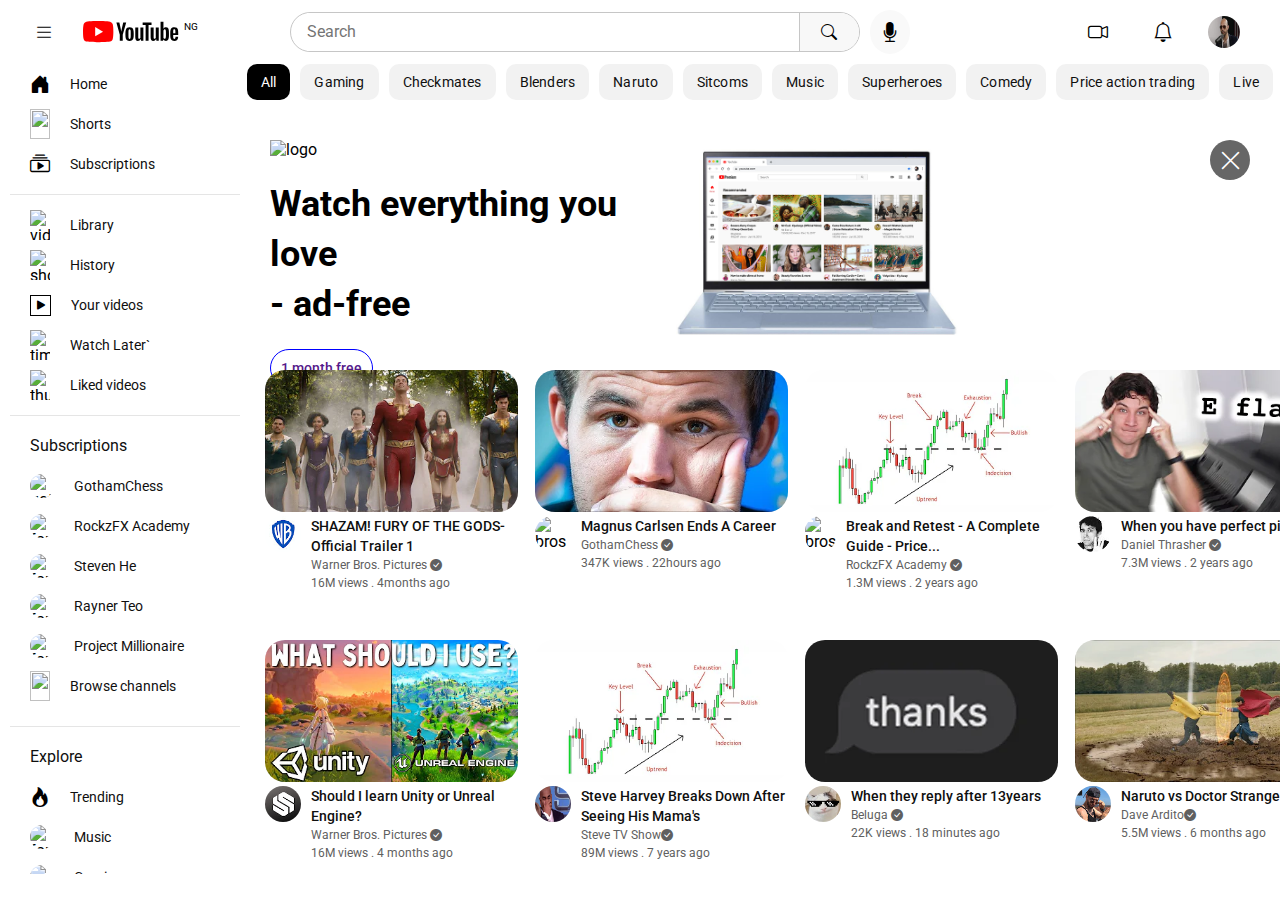
==== index.html @ 1cdff281 "content finished" ====
<!DOCTYPE html>
<html lang="en">
<head>
    <meta charset="UTF-8">
    <meta http-equiv="X-UA-Compatible" content="IE=edge">
    <meta name="viewport" content="width=device-width, initial-scale=1.0">
    <link rel="stylesheet" href="https://cdn.jsdelivr.net/npm/bootstrap-icons@1.10.2/font/bootstrap-icons.css">
    <link rel="stylesheet" href="https://fonts.googleapis.com/css2?family=Material+Symbols+Outlined:opsz,wght,FILL,GRAD@20..48,100..700,0..1,-50..200" />
    <link rel="stylesheet" href="style.css">
    <title>Document</title>
</head>
<body>
    <section>
        <div class="dashboard">
            <div class="icons">
                <i class="bi bi-list hover"></i>
                <div class="youtubeico">
                    <svg viewBox="0 0 90 20" preserveAspectRatio="xMidYMid meet" focusable="false" class="style-scope yt-icon" style="pointer-events: none; display: block; width:30%; height: 100%;"><g viewBox="0 0 90 20" preserveAspectRatio="xMidYMid meet" class="style-scope yt-icon"><g class="style-scope yt-icon"><path d="M27.9727 3.12324C27.6435 1.89323 26.6768 0.926623 25.4468 0.597366C23.2197 2.24288e-07 14.285 0 14.285 0C14.285 0 5.35042 2.24288e-07 3.12323 0.597366C1.89323 0.926623 0.926623 1.89323 0.597366 3.12324C2.24288e-07 5.35042 0 10 0 10C0 10 2.24288e-07 14.6496 0.597366 16.8768C0.926623 18.1068 1.89323 19.0734 3.12323 19.4026C5.35042 20 14.285 20 14.285 20C14.285 20 23.2197 20 25.4468 19.4026C26.6768 19.0734 27.6435 18.1068 27.9727 16.8768C28.5701 14.6496 28.5701 10 28.5701 10C28.5701 10 28.5677 5.35042 27.9727 3.12324Z" fill="#FF0000" class="style-scope yt-icon"></path><path d="M11.4253 14.2854L18.8477 10.0004L11.4253 5.71533V14.2854Z" fill="white" class="style-scope yt-icon"></path></g><g class="style-scope yt-icon"><g id="youtube-paths" class="style-scope yt-icon"><path d="M34.6024 13.0036L31.3945 1.41846H34.1932L35.3174 6.6701C35.6043 7.96361 35.8136 9.06662 35.95 9.97913H36.0323C36.1264 9.32532 36.3381 8.22937 36.665 6.68892L37.8291 1.41846H40.6278L37.3799 13.0036V18.561H34.6001V13.0036H34.6024Z" class="style-scope yt-icon"></path><path d="M41.4697 18.1937C40.9053 17.8127 40.5031 17.22 40.2632 16.4157C40.0257 15.6114 39.9058 14.5437 39.9058 13.2078V11.3898C39.9058 10.0422 40.0422 8.95805 40.315 8.14196C40.5878 7.32588 41.0135 6.72851 41.592 6.35457C42.1706 5.98063 42.9302 5.79248 43.871 5.79248C44.7976 5.79248 45.5384 5.98298 46.0981 6.36398C46.6555 6.74497 47.0647 7.34234 47.3234 8.15137C47.5821 8.96275 47.7115 10.0422 47.7115 11.3898V13.2078C47.7115 14.5437 47.5845 15.6161 47.3329 16.4251C47.0812 17.2365 46.672 17.8292 46.1075 18.2031C45.5431 18.5771 44.7764 18.7652 43.8098 18.7652C42.8126 18.7675 42.0342 18.5747 41.4697 18.1937ZM44.6353 16.2323C44.7905 15.8231 44.8705 15.1575 44.8705 14.2309V10.3292C44.8705 9.43077 44.7929 8.77225 44.6353 8.35833C44.4777 7.94206 44.2026 7.7351 43.8074 7.7351C43.4265 7.7351 43.156 7.94206 43.0008 8.35833C42.8432 8.77461 42.7656 9.43077 42.7656 10.3292V14.2309C42.7656 15.1575 42.8408 15.8254 42.9914 16.2323C43.1419 16.6415 43.4123 16.8461 43.8074 16.8461C44.2026 16.8461 44.4777 16.6415 44.6353 16.2323Z" class="style-scope yt-icon"></path><path d="M56.8154 18.5634H54.6094L54.3648 17.03H54.3037C53.7039 18.1871 52.8055 18.7656 51.6061 18.7656C50.7759 18.7656 50.1621 18.4928 49.767 17.9496C49.3719 17.4039 49.1743 16.5526 49.1743 15.3955V6.03751H51.9942V15.2308C51.9942 15.7906 52.0553 16.188 52.1776 16.4256C52.2999 16.6631 52.5045 16.783 52.7914 16.783C53.036 16.783 53.2712 16.7078 53.497 16.5573C53.7228 16.4067 53.8874 16.2162 53.9979 15.9858V6.03516H56.8154V18.5634Z" class="style-scope yt-icon"></path><path d="M64.4755 3.68758H61.6768V18.5629H58.9181V3.68758H56.1194V1.42041H64.4755V3.68758Z" class="style-scope yt-icon"></path><path d="M71.2768 18.5634H69.0708L68.8262 17.03H68.7651C68.1654 18.1871 67.267 18.7656 66.0675 18.7656C65.2373 18.7656 64.6235 18.4928 64.2284 17.9496C63.8333 17.4039 63.6357 16.5526 63.6357 15.3955V6.03751H66.4556V15.2308C66.4556 15.7906 66.5167 16.188 66.639 16.4256C66.7613 16.6631 66.9659 16.783 67.2529 16.783C67.4974 16.783 67.7326 16.7078 67.9584 16.5573C68.1842 16.4067 68.3488 16.2162 68.4593 15.9858V6.03516H71.2768V18.5634Z" class="style-scope yt-icon"></path><path d="M80.609 8.0387C80.4373 7.24849 80.1621 6.67699 79.7812 6.32186C79.4002 5.96674 78.8757 5.79035 78.2078 5.79035C77.6904 5.79035 77.2059 5.93616 76.7567 6.23014C76.3075 6.52412 75.9594 6.90747 75.7148 7.38489H75.6937V0.785645H72.9773V18.5608H75.3056L75.5925 17.3755H75.6537C75.8724 17.7988 76.1993 18.1304 76.6344 18.3774C77.0695 18.622 77.554 18.7443 78.0855 18.7443C79.038 18.7443 79.7412 18.3045 80.1904 17.4272C80.6396 16.5476 80.8653 15.1765 80.8653 13.3092V11.3266C80.8653 9.92722 80.7783 8.82892 80.609 8.0387ZM78.0243 13.1492C78.0243 14.0617 77.9867 14.7767 77.9114 15.2941C77.8362 15.8115 77.7115 16.1808 77.5328 16.3971C77.3564 16.6158 77.1165 16.724 76.8178 16.724C76.585 16.724 76.371 16.6699 76.1734 16.5594C75.9759 16.4512 75.816 16.2866 75.6937 16.0702V8.96062C75.7877 8.6196 75.9524 8.34209 76.1852 8.12337C76.4157 7.90465 76.6697 7.79646 76.9401 7.79646C77.2271 7.79646 77.4481 7.90935 77.6034 8.13278C77.7609 8.35855 77.8691 8.73485 77.9303 9.26636C77.9914 9.79787 78.022 10.5528 78.022 11.5335V13.1492H78.0243Z" class="style-scope yt-icon"></path><path d="M84.8657 13.8712C84.8657 14.6755 84.8892 15.2776 84.9363 15.6798C84.9833 16.0819 85.0821 16.3736 85.2326 16.5594C85.3831 16.7428 85.6136 16.8345 85.9264 16.8345C86.3474 16.8345 86.639 16.6699 86.7942 16.343C86.9518 16.0161 87.0365 15.4705 87.0506 14.7085L89.4824 14.8519C89.4965 14.9601 89.5035 15.1106 89.5035 15.3011C89.5035 16.4582 89.186 17.3237 88.5534 17.8952C87.9208 18.4667 87.0247 18.7536 85.8676 18.7536C84.4777 18.7536 83.504 18.3185 82.9466 17.446C82.3869 16.5735 82.1094 15.2259 82.1094 13.4008V11.2136C82.1094 9.33452 82.3987 7.96105 82.9772 7.09558C83.5558 6.2301 84.5459 5.79736 85.9499 5.79736C86.9165 5.79736 87.6597 5.97375 88.1771 6.32888C88.6945 6.684 89.059 7.23433 89.2707 7.98457C89.4824 8.7348 89.5882 9.76961 89.5882 11.0913V13.2362H84.8657V13.8712ZM85.2232 7.96811C85.0797 8.14449 84.9857 8.43377 84.9363 8.83593C84.8892 9.2381 84.8657 9.84722 84.8657 10.6657V11.5641H86.9283V10.6657C86.9283 9.86133 86.9001 9.25221 86.846 8.83593C86.7919 8.41966 86.6931 8.12803 86.5496 7.95635C86.4062 7.78702 86.1851 7.7 85.8864 7.7C85.5854 7.70235 85.3643 7.79172 85.2232 7.96811Z" class="style-scope yt-icon"></path></g></g></g></svg>
                    <p>NG</p>
                </div>
            </div>
            <div class="mid">
                <div class="searchbar">
                    <i class="bi bi-search none"></i>
                    <input type="text" placeholder="Search">
                    <div class="search" title="Browse">
                        <i class="bi bi-search"></i>
                    </div>
                </div>
                <i class="bi bi-mic-fill" title="Search with your voice"></i>
            </div>
            <div class="user">
                <i class="bi bi-camera-video hover1"></i>
                <i class="bi bi-bell hover1"></i>
                <img class ='userpic'title='Andrew Tate'src="[data-uri]" alt="user">
            </div>
        </div>
        <div class="content">
            <div class="sidebarcont">
                <div class="sidebar">
                    <div class="top">
                        <div class="rect">
                            <i class="bi bi-house-door-fill rectpic"></i>
                            <p>Home</p>
                        </div>
                        <div class="rect">
                            <img class= 'short'src="images/youtube-shorts-logo-15252.svg"/>
                            <p>Shorts</p>
                        </div>
                        <div class="rect">
                            <i class="bi bi-collection-play rectpic"></i>
                            <p>Subscriptions</p>
                        </div>
                    </div>
                    <div class="middle">
                        <div class="rect">
                            <img src="images/youtube-videos-7639.svg" class='short'alt="vid">
                            <p>Library</p>
                        </div>
                        <div class="rect">
                            <img class='short'src="images/history-7611.svg" alt="short">
                            <p>History</p>
                        </div>
                        <div class="rect">
                            <i class="bi bi-play-fill"></i>
                            <p>Your videos</p>
                        </div>
                        <div class="rect">
                            <img src="images/time-2623.svg"class='short' alt="time">
                            <p>Watch Later`</p>
                        </div>
                        <div class="rect">
                            <img src="images/thumbs-up-11229.svg" class='short'alt="thumbsup">
                            <p>Liked videos</p>
                        </div>
                    </div>
                    <div class="bmiddle">
                        <p class="subsheading">Subscriptions</p>
                        <div class="rect">
                            <img src="images/gotham chess.png" class='subs' alt="goth">
                            <p>GothamChess</p>
                        </div>
                        <div class="rect">
                            <img src="images/rockz.jpg" class='subs' alt="forex">
                            <p>RockzFX Academy</p>
                        </div>
                        <div class="rect">
                            <img src="images/steven.jpg" class='subs' alt="forex">
                            <p>Steven He</p>
                        </div>
                        <div class="rect">
                            <img src="images/rayner.jpg"class='subs' alt="forex">
                            <p>Rayner Teo</p>
                        </div>
                        <div class="rect">
                            <img src="images/millionare'.jpg" class='subs'alt="forex">
                            <p>Project Millionaire</p>
                        </div>
                        <div class="rect">
                            <img src="images/add-button-12017.svg" class="short" alt="">
                            <p>Browse channels</p>
                        </div>
                    </div>
                    <div class="bmiddle">
                        <p class="subsheading">Explore</p>
                        <div class="rect">
                            <i class="bi bi-fire rectpic"></i>
                            <p>Trending</p>
                        </div>
                        <div class="rect">
                            <img src="images/music-note-10180.svg" class='subs' alt="forex">
                            <p>Music</p>
                        </div>
                        <div class="rect">
                            <img src="images/8757632_youtube gaming_gaming_play_steaming_youtube_icon.png" class='subs' alt="forex">
                            <p>Gaming</p>
                        </div>
                        <div class="rect">
                            <img src="images/9054858_bx_news_icon.png" class='short'alt="">
                            <p>News</p>
                        </div> 
                        <div class="rect">
                            <i class="bi bi-trophy"></i>
                            <p>Sports</p>
                        </div>
                    </div>
                    <div class="bmiddle">
                        <p class="subsheading">More from youtube</p>
                        <div class="rect">
                            <img src="images/youtube-logo-2431.svg"class='short' alt="logo">
                            <p>YouTube Premium</p>
                        </div>
                        <div class="rect">
                            <img src="images/icons8-youtube-studio-48.png" class='subs' alt="forex">
                            <p>Creator Studio</p>
                        </div>
                        <div class="rect">
                            <img src="images/icons8-youtube-music-48.png" class='subs' alt="forex">
                            <p>YouTube Music</p>
                        </div>
                        <div class="rect">
                            <img src="images/youtube kids.svg" class='short ytkids'alt="">
                            <p>YouTube Kids</p>
                        </div> 
                        <div class="rect">
                            <img src="images/youtube-tv-icon.svg"class='short' alt="">
                            <p>YouTube TV</p>
                        </div>
                    </div>
                    <div class="top">
                        <div class="rect">
                            <i class="bi bi-gear"></i>
                            <p>Settings</p>
                        </div>
                        <div class="rect">
                            <i class="bi bi-flag"></i>
                            <p>Report history</p>
                        </div>
                        <div class="rect">
                            <i class="bi bi-question-circle"></i>
                            <p>Help</p>
                        </div>
                        <div class="rect">
                            <img src="images/warning-1090.svg" class='short'alt="">
                            <p>Send feedback</p>
                        </div> 
                    </div>
                    <div class="bottom">
                        <div class="bsec">
                            <a href="">About</a>&nbsp;
                            <a href=''>Press</a>&nbsp;
                            <a href=''>Copyright</a><br>
                            <a href=''>Contact us</a>
                            <a href=''>Creators</a>
                            <a href="">Advertise</a>
                            <a href="">Developers</a>
                        </div>
                        <div class="bsec">
                            <a href="">Terms</a>&nbsp;
                            <a href="">Privacy</a>&nbsp;
                            <a href="">Policy & Safety</a><br>
                            <a href="">How YouTube works</a><br>
                            <a href="">Test new features</a>
                        </div>
                        <div class="bsec">
                            <p>© 2022 Google LLC</p>
                        </div>
                    </div>
                </div>
            </div>
            <div class="maincont">
                <div class="menu">
                    <a href="">All</a>
                    <a href="">Gaming</a>
                    <a href="">Checkmates</a>
                    <a href="">Blenders</a>
                    <a href="">Naruto</a>
                    <a href="">Sitcoms</a>
                    <a href="">Music</a>
                    <a href="">Superheroes</a>
                    <a href="">Comedy</a>
                    <a href="">Price action trading</a>
                    <a href="">Live</a>
                </div>
                <div class="cont">
                    <div class="topcont">
                        <div class="firstcont">
                            <img src="images/youtube premium logo.png" alt="logo">
                            <h1>Watch everything you love<br> - ad-free</h1>
                            <a href="">1 month free</a>
                        </div>
                        <div class="secondcont">
                            <img src="images/youtube premium ad.jpeg" class='laptop'alt="laptop">
                            <i class="bi bi-x-lg"></i>
                        </div>
                    </div>
                    <div class="videos">
                        <div class="videocard">
                            <img src="images/shazam.webp" alt="">
                            <div class="info">
                                <img src="images/warnerbros.jpg" alt="bros">
                                <div class="title">
                                    <p>SHAZAM! FURY OF THE GODS- Official Trailer 1</p>
                                    <p>Warner Bros. Pictures <i title='verified'class="bi bi-check-circle-fill"></i></p>
                                    <p>16M views . 4months ago</p>
                                </div>
                            </div>
                        </div>
                        <div class="videocard">
                            <img src="images/magnus.webp" alt="">
                            <div class="info">
                                <img src="images/gotham chess.png" alt="bros">
                                <div class="title">
                                    <p>Magnus Carlsen Ends A Career</p>
                                    <p>GothamChess <i title='verified'class="bi bi-check-circle-fill"></i></p>
                                    <p>347K views . 22hours ago</p>
                                </div>
                            </div>
                        </div>
                        <div class="videocard">
                            <img src="images/break.webp" alt="">
                            <div class="info">
                                <img src="images/rockz.jpg" alt="bros">
                                <div class="title">
                                    <p>Break and Retest - A Complete Guide - Price...</p>
                                    <p>RockzFX Academy <i title='verified'class="bi bi-check-circle-fill"></i></p>
                                    <p>1.3M views . 2 years ago</p>
                                </div>
                            </div>
                        </div>
                        <div class="videocard">
                            <img src="images/when you have perfect pitch.webp" alt="">
                            <div class="info">
                                <img src="images/danielthrasher.jpg" alt="bros">
                                <div class="title">
                                    <p>When you have perfect pitch</p>
                                    <p>Daniel Thrasher <i title='verified'class="bi bi-check-circle-fill"></i></p>
                                    <p>7.3M views . 2 years ago</p>
                                </div>
                            </div>
                        </div>
                        <div class="videocard">
                            <img src="images/unity.webp" alt="">
                            <div class="info">
                                <img src="images/stylized.jpg" alt="bros">
                                <div class="title">
                                    <p>Should I learn Unity or Unreal Engine?</p>
                                    <p>Warner Bros. Pictures <i title='verified'class="bi bi-check-circle-fill"></i></p>
                                    <p>16M views . 4 months ago</p>
                                </div>
                            </div>
                        </div>
                        <div class="videocard">
                            <img src="images/break.webp" alt="">
                            <div class="info">
                                <img src="images/steve harvey.webp" alt="bros">
                                <div class="title">
                                    <p>Steve Harvey Breaks Down After Seeing His Mama's</p>
                                    <p>Steve TV Show<i title='verified'class="bi bi-check-circle-fill"></i></p>
                                    <p>89M views . 7 years ago</p>
                                </div>
                            </div>
                        </div>
                        <div class="videocard">
                            <img src="images/beluga.webp" alt="">
                            <div class="info">
                                <img src="images/belugapic.jpg" alt="bros">
                                <div class="title">
                                    <p>When they reply after 13years</p>
                                    <p>Beluga <i title='verified'class="bi bi-check-circle-fill"></i></p>
                                    <p>22K views . 18 minutes ago</p>
                                </div>
                            </div>
                        </div>
                        <div class="videocard">
                            <img src="images/naruto.webp" alt="">
                            <div class="info">
                                <img src="images/daveardito.jpg" alt="bros">
                                <div class="title">
                                    <p>Naruto vs Doctor Strange</p>
                                    <p>Dave Ardito<i title='verified'class="bi bi-check-circle-fill"></i></p>
                                    <p>5.5M views . 6 months ago</p>
                                </div>
                            </div>
                        </div>
                    </div>
                   <div class="shorts">
                       <img src="images/youtube shorts.PNG" alt="">
                       <div class="slides">
                           <div class="slide">
                               <img src="images/andrew tate.webp" alt="ANDREW">
                               <a href="">Andrew Tate's<br> Relationship With H...</a>
                               <p>93K views</p>
                           </div>
                           <div class="slide">
                               <img src="images/gohan death.webp" alt="ANDREW">
                               <a href="">Future Gohan's<br> Death... #anime...</a>
                               <p>674K views</p>
                           </div>
                           <div class="slide">
                               <img src="images/jason.webp" alt="ANDREW">
                               <a href="">Jason Buys The <br>Cabin</a>
                               <p>1.2M views</p>
                           </div>
                           <div class="slide">
                               <img src="images/little love thoughts.webp" alt="ANDREW">
                               <a href="">Little Love Thoughts</a>
                               <p>4.1M views</p>
                           </div>
                           <div class="slide">
                               <img src="images/voice.webp" alt="ANDREW">
                               <a href="">The way he changed<br> his voice at the end...</a>
                               <p>6.3M views</p>
                           </div>
                           <div class="slide">
                               <img src="images/vision.webp" alt="ANDREW">
                               <a href="">Vision wasn't worthy for Mjlonir</a>
                               <p>6.9M views</p>
                           </div>
                       </div>
                   </div>
                   <div class="videos">
                    <div class="videocard">
                        <img src="images/chess memes.webp" alt="">
                        <div class="info">
                            <img src="images/chesspic.jpg" alt="bros">
                            <div class="title">
                                <p>Chess Memes #52 | When<br> You Checkmate With The...</p>
                                <p>Top Chess<i title='verified'class="bi bi-check-circle-fill"></i></p>
                                <p>92K views . 22 hours ago</p>
                            </div>
                        </div>
                    </div>
                    <div class="videocard">
                        <img src="images/fast phones.webp" alt="">
                        <div class="info">
                            <img src="images/mrwho.jpg" alt="bros">
                            <div class="title">
                                <p>The 2 Fastest Phones on the Planet.</p>
                                <p>Mrwhosetheboss <i title='verified'class="bi bi-check-circle-fill"></i></p>
                                <p>10M views . 2 years ago</p>
                            </div>
                        </div>
                    </div>
                    <div class="videocard">
                        <img src="images/naruto trailer.webp" alt="">
                        <div class="info">
                            <img src="images/jalex.jpg" alt="bros">
                            <div class="title">
                                <p>I Spent 150days creating a Naruto trailer - Part3</p>
                                <p>Jalex Rosa <i title='verified'class="bi bi-check-circle-fill"></i></p>
                                <p>1.2M views . 4 days ago</p>
                            </div>
                        </div>
                    </div>
                    <div class="videocard">
                        <img src="images/aang.webp" alt="">
                        <div class="info">
                            <img src="images/aangpic.jpg" alt="bros">
                            <div class="title">
                                <p>Every Time Aang Appears in Legend Of Korra |...</p>
                                <p>Avatar: The Last Airbender<i title='verified'class="bi bi-check-circle-fill"></i></p>
                                <p>412K views . 5 months ago</p>
                            </div>
                        </div>
                    </div>
                    <div class="videocard">
                        <img src="images/rel just.webp" alt="">
                        <div class="info">
                            <img src="images/spepic.jpg" alt="bros">
                            <div class="title">
                                <p>Relative Justice S2 E63 |<br>Relative Justice October 2...</p>
                                <p>SPE<i title='verified'class="bi bi-check-circle-fill"></i></p>
                                <p>175K views . 1 month ago</p>
                            </div>
                        </div>
                    </div>
                    <div class="videocard">
                        <img src="images/win in 8 moves.webp" alt="">
                        <div class="info">
                            <img src="images/gotham chess.png" alt="bros">
                            <div class="title">
                                <p>WIN IN 8 MOVES | The Fried<br>Liver Attack</p>
                                <p>GothamChess<i title='verified'class="bi bi-check-circle-fill"></i></p>
                                <p>3.3M views . 1 year ago</p>
                            </div>
                        </div>
                    </div>
                    <div class="videocard">
                        <img src="images/GOW.webp" alt="">
                        <div class="info">
                            <img src="images/shirrako.jpg" alt="bros">
                            <div class="title">
                                <p>God Of War Ragnarok-<br> Kratos Vs. Garm Boss Figh...</p>
                                <p>Shirrako <i title='verified'class="bi bi-check-circle-fill"></i></p>
                                <p>1.5M views . 3 weeks ago</p>
                            </div>
                        </div>
                    </div>
                    <div class="videocard">
                        <img src="images/jung kook.webp" alt="">
                        <div class="info">
                            <img src="images/fifa.jpg" alt="bros">
                            <div class="title">
                                <p>Jung Kook from BTS<br> performs 'Dreamers' at FIF...</p>
                                <p>FIFA<i title='verified'class="bi bi-check-circle-fill"></i></p>
                                <p>31M views . 8 days ago</p>
                            </div>
                        </div>
                    </div>
                </div>
            </div>
        </div>
    </section>
</body>
</html>
---- style.css ----
@import url('https://fonts.googleapis.com/css2?family=Roboto:wght@100;300;400;500;700;900&display=swap');
*{
    margin:0;
    padding:0;
    box-sizing: border-box;
    font-family:'Roboto', sans-serif;
}
.dashboard{
    display: flex;
    justify-content: space-between;
    align-items: center;
    position: sticky;
    top: 0;
    width: 100vw;
    height: max-content;
    z-index: 1;
    background-color:white;
    padding:10px 25px;
    padding-right: 40px;
}
.icons{
    display: flex;
    gap:20px;
    align-items: center;
}
.hover{
    padding: 9px;
    border-radius: 50%;
}
.hover1{
    padding: 10px;
    border-radius: 50%;
}
.hover:hover,.hover1:hover{
    background-color: rgb(229,229,229);
}
.youtubeico{
    display: flex;
    align-items: flex-start;
    gap: 5px;
    width: fit-content;
    height: fit-content;
}
.youtubeico p{
    font-size: 10px;
    position: relative;
}
.bi-list{
    font-size: 20px;
}
.searchbar{
    min-width: 570px;
    height: 40px;
    display: flex;
    align-items: center;
    border: 1px solid rgb(198,198,198);
    border-radius: 40px;
    padding-left: 16px;
}
.searchbar input{
    border: none;
    height: 100%;
    width: 90%;
    padding-right: 10px;
    outline: none;
}
.searchbar:focus-within .none{
    display: flex;
    margin-right: 10px;
}
.mid{
    display: flex;
    gap:10px;
    align-items: center;
    position: relative;
    right: 140px;
}
.bi-mic-fill{
    font-size: 20px;
    padding: 10px;
    background-color: rgb(249,249,249);
    border-radius: 50%;
    cursor: pointer;
}
.bi-mic-fill:hover{
    background-color: rgb(198,198,198);
}
.search{
    background-color: rgb(248,248,248);
    border-left: 1px solid rgb(198,198,198);
    border-radius: 0px 40px 40px 0px;
    width: 11%;
    height: 100%;
    display: flex;
    align-items: center;
    justify-content: center;
    cursor: pointer;
}
.search:hover{
    background-color: rgb(240, 240, 240);
}
.bi-search{
    font-size: 16px;
}
.bi-camera-video,.bi-bell{
    font-size: 20px;
}
.none{
    display: none;
}
.searchbar input::placeholder{
    font-size: 16px;
}
.user{
    display: flex;
    align-items: center;
    gap: 25px;
}
.userpic{
    border-radius: 50%;
    width: 32px;
    height: 32px;
}
.rect{
    display: flex;
    gap:20px;
    height: 40px;
    padding-left: 20px;
    align-items: center;
    width: 210px;
    border-radius: 10px;
}
.rect:hover{
    background-color: rgb(240, 240, 240);
}
.top{
    padding-bottom: 10px;
    display: flex;
    flex-direction: column;
    border-bottom: 1px solid rgb(229,229,229);
}
.content{
    display: grid;
    max-width: 100vw;
    grid-template-columns: 240px 1fr;
    max-height: 80vh;
}
.sidebarcont{
    max-height: 90vh;
    width: 240px;
    background-color: white;
    z-index: 1;
    overflow-y: hidden;
}
.sidebarcont:hover{
    overflow-y: scroll;
}
::-webkit-scrollbar{
    width: 8px;
}
::-webkit-scrollbar-thumb{
    background: rgb(144,144,144);
    border-radius: 10px;
}
.rectpic{
    font-size: 20px;
}
.rect p{
    font-size: 14px;
    line-height: 20px;
    color: rgb(15,15,15);
}
.sidebar{
    padding-left: 10px;
}
.middle{
    padding-top: 10px;
    padding-bottom: 10px;
    display: flex;
    flex-direction: column;
    border-bottom: 1px solid rgb(229,229,229);
}
.short{
    width: 20px;
    height: 30px;
}
.bi-play-fill{
    font-size: 16px;
    height: 21px;
    width: 21px;
    text-align: center;
    border: 1px solid black;
}
.subs{
    width: 24px;
    height: 24px;
    border-radius: 50%;
}
.bmiddle{
    padding-top: 20px;
    padding-bottom: 20px;
    border-bottom: 1px solid rgb(229,229,229);
}
.subsheading{
    color: rgb(15,15,15);
    font-size: 16px;
    padding-left: 20px;
    line-height: 20px;
    padding-bottom: 10px;
}
.ytkids{
    transform: rotate(350deg);
}
.bi-gear{
    font-size: 18px;
}
.bottom{
    padding: 15px;
    display: flex;
    flex-direction: column;
    gap: 10px;
    padding-right: 0px;
}
.bottom a{
    text-decoration: none;
    color: rgb(98,98,98);
    font-size: 13px;
    line-height: 18px;
    font-weight: 500;
}
.bottom p{
    font-size: 13px;
    color: rgb(144,144,144);
}
.maincont{
    max-height: 90vh;
    overflow-y: auto;
}
.menu{
    display: flex;
    justify-content: center;
    align-items: center;
    width: 100%;
    gap: 10px;
    position: sticky;
    top: 0;
    background-color: white;
    padding-bottom: 10px;
}
.menu a{
    text-decoration: none;
    padding: 10px 14px;
    background-color: rgb(242,242,242);
    color:rgb(15,15,15);
    font-size: 14px;
    letter-spacing: 0.2px;
    border-radius: 10px;
}
.menu a:nth-child(1){
    background-color: black !important;
    color: white;
}
.menu a:hover{
    background: rgb(229,229,229);
    transition: .5s;
}
.topcont{
    max-width: 1280px;
    height: 260px;
    display: flex;
    padding: 30px;
}
.firstcont{
    width: 470px;
    display: flex;
    flex-direction: column;
    gap: 20px;
}
.firstcont a{
    border-radius: 50px;
    padding: 10px;
    width: fit-content;
    text-decoration: none;
    font-size: 14px;
    font-weight: 500;
    border:1px solid blue;
}
.firstcont a:hover{
    background-color: rgb(229,229,229);
}
.firstcont img{
    width: 320px;
    height: 24px;
}
.firstcont h1{
    font-size:36px;
    line-height: 50px;
    font-weight: 700;
}
.secondcont{
    display: flex;
    gap: 250px;
}
.secondcont i{
    font-size: 23px;
    cursor: pointer;
    border-radius: 50%;
    width: 30px;
    color: white;
    display: flex;
    justify-content: center;
    align-items: center;
    height: 30px;
    padding: 20px;
    background-color: rgb(102,102,102);
}
.secondcont i:hover{
    background-color: rgb(178,178,178);
}
.videos{
    display: grid;
    justify-content: center;
    width: 1110px;
    grid-template-columns: repeat(4, 1fr);
    height: fit-content;
    gap:20px;
    padding: 0px 25px;
}
.videos:nth-child(2){
    border-bottom: 5px solid rgb(229,229,229);
}
.videos:nth-child(4){
    border-top: 5px solid rgb(229,229,229);
    padding-top: 30px;
}
.videos img{
    border-radius: 20px;
    max-width: 253.48px;
    max-height: 142.58px;
}
.videocard{
    height: 250px;
    width: 250px;
}
.info{
    display: flex;
    gap: 10px;
}
.info img{
    width: 36px;
    height: 36px;
}
.title{
    display: flex;
    flex-direction: column;
}
.title p{
    color: rgb(96,96,96);
    font-size: 12px;
    line-height: 18px;
    font-weight: 400;
}
.title p:nth-child(1){
    font-size: 14px;
    line-height: 20px;
    color: rgb(15,15,15);
    font-weight: 500;
}
.slides{
    display: flex;
    gap: 10px;
    margin: 0px auto;
    padding-left: 20px;
    align-items: center;
}
.slide{
    display: flex;
    flex-direction: column;
    gap: 5px;
    height: 400px;
}
.slide img{
    width: 163.66px;
    height: 289.66px;
    border-radius: 10px;
}
.slide a{
    font-size: 14px;
    line-height: 20px;
    font-weight: 500;
    color: rgb(15,15,15);
    text-decoration: none;
}
.slide p{
    color: rgb(96,96,96);
    font-size: 14px;
    line-height: 20px;
    font-weight: 400;
}
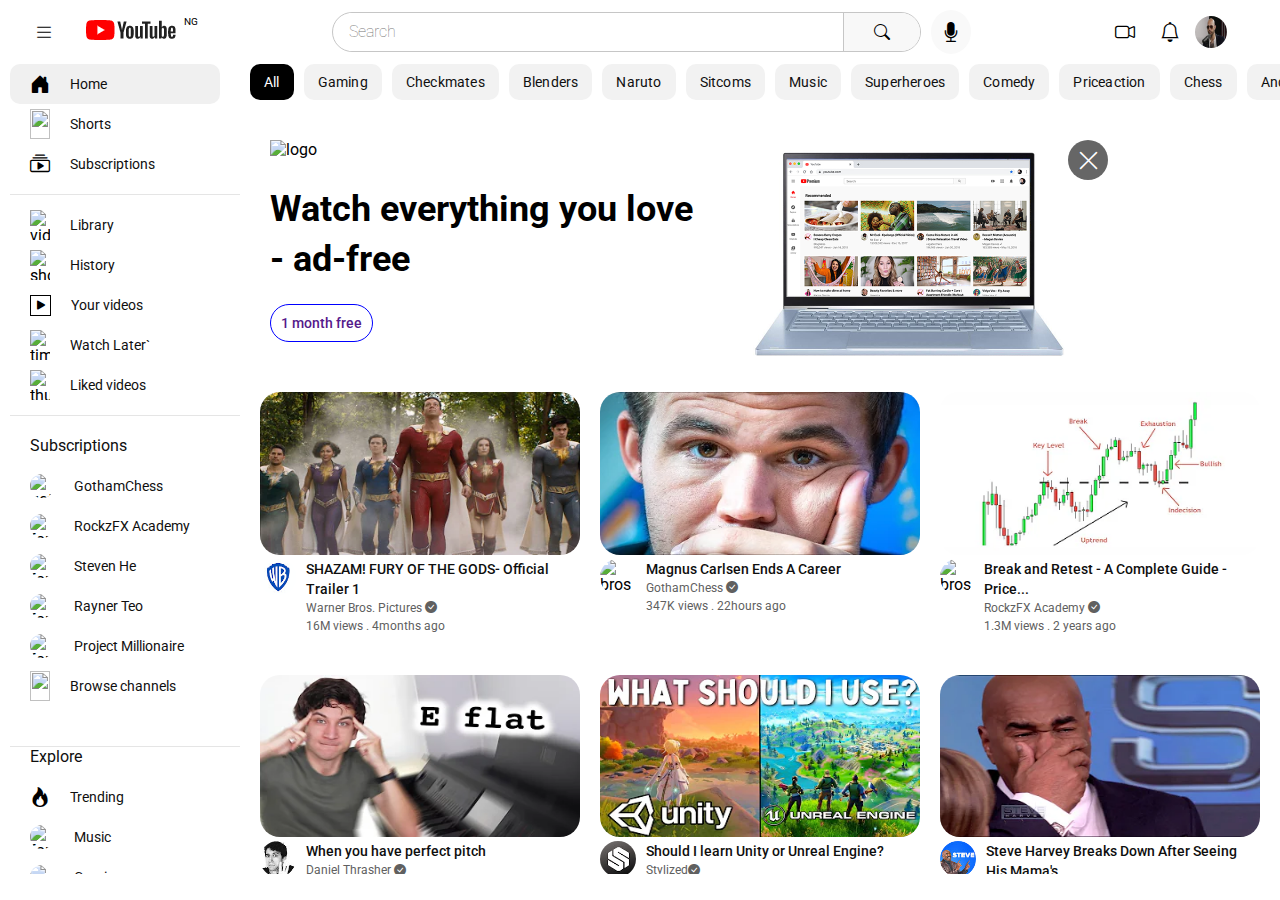
==== commit ce454c74: "Full page finished" ====
--- a/index.html
+++ b/index.html
@@ -15,7 +15,7 @@
             <div class="icons">
                 <i class="bi bi-list hover"></i>
                 <div class="youtubeico">
-                    <svg viewBox="0 0 90 20" preserveAspectRatio="xMidYMid meet" focusable="false" class="style-scope yt-icon" style="pointer-events: none; display: block; width:30%; height: 100%;"><g viewBox="0 0 90 20" preserveAspectRatio="xMidYMid meet" class="style-scope yt-icon"><g class="style-scope yt-icon"><path d="M27.9727 3.12324C27.6435 1.89323 26.6768 0.926623 25.4468 0.597366C23.2197 2.24288e-07 14.285 0 14.285 0C14.285 0 5.35042 2.24288e-07 3.12323 0.597366C1.89323 0.926623 0.926623 1.89323 0.597366 3.12324C2.24288e-07 5.35042 0 10 0 10C0 10 2.24288e-07 14.6496 0.597366 16.8768C0.926623 18.1068 1.89323 19.0734 3.12323 19.4026C5.35042 20 14.285 20 14.285 20C14.285 20 23.2197 20 25.4468 19.4026C26.6768 19.0734 27.6435 18.1068 27.9727 16.8768C28.5701 14.6496 28.5701 10 28.5701 10C28.5701 10 28.5677 5.35042 27.9727 3.12324Z" fill="#FF0000" class="style-scope yt-icon"></path><path d="M11.4253 14.2854L18.8477 10.0004L11.4253 5.71533V14.2854Z" fill="white" class="style-scope yt-icon"></path></g><g class="style-scope yt-icon"><g id="youtube-paths" class="style-scope yt-icon"><path d="M34.6024 13.0036L31.3945 1.41846H34.1932L35.3174 6.6701C35.6043 7.96361 35.8136 9.06662 35.95 9.97913H36.0323C36.1264 9.32532 36.3381 8.22937 36.665 6.68892L37.8291 1.41846H40.6278L37.3799 13.0036V18.561H34.6001V13.0036H34.6024Z" class="style-scope yt-icon"></path><path d="M41.4697 18.1937C40.9053 17.8127 40.5031 17.22 40.2632 16.4157C40.0257 15.6114 39.9058 14.5437 39.9058 13.2078V11.3898C39.9058 10.0422 40.0422 8.95805 40.315 8.14196C40.5878 7.32588 41.0135 6.72851 41.592 6.35457C42.1706 5.98063 42.9302 5.79248 43.871 5.79248C44.7976 5.79248 45.5384 5.98298 46.0981 6.36398C46.6555 6.74497 47.0647 7.34234 47.3234 8.15137C47.5821 8.96275 47.7115 10.0422 47.7115 11.3898V13.2078C47.7115 14.5437 47.5845 15.6161 47.3329 16.4251C47.0812 17.2365 46.672 17.8292 46.1075 18.2031C45.5431 18.5771 44.7764 18.7652 43.8098 18.7652C42.8126 18.7675 42.0342 18.5747 41.4697 18.1937ZM44.6353 16.2323C44.7905 15.8231 44.8705 15.1575 44.8705 14.2309V10.3292C44.8705 9.43077 44.7929 8.77225 44.6353 8.35833C44.4777 7.94206 44.2026 7.7351 43.8074 7.7351C43.4265 7.7351 43.156 7.94206 43.0008 8.35833C42.8432 8.77461 42.7656 9.43077 42.7656 10.3292V14.2309C42.7656 15.1575 42.8408 15.8254 42.9914 16.2323C43.1419 16.6415 43.4123 16.8461 43.8074 16.8461C44.2026 16.8461 44.4777 16.6415 44.6353 16.2323Z" class="style-scope yt-icon"></path><path d="M56.8154 18.5634H54.6094L54.3648 17.03H54.3037C53.7039 18.1871 52.8055 18.7656 51.6061 18.7656C50.7759 18.7656 50.1621 18.4928 49.767 17.9496C49.3719 17.4039 49.1743 16.5526 49.1743 15.3955V6.03751H51.9942V15.2308C51.9942 15.7906 52.0553 16.188 52.1776 16.4256C52.2999 16.6631 52.5045 16.783 52.7914 16.783C53.036 16.783 53.2712 16.7078 53.497 16.5573C53.7228 16.4067 53.8874 16.2162 53.9979 15.9858V6.03516H56.8154V18.5634Z" class="style-scope yt-icon"></path><path d="M64.4755 3.68758H61.6768V18.5629H58.9181V3.68758H56.1194V1.42041H64.4755V3.68758Z" class="style-scope yt-icon"></path><path d="M71.2768 18.5634H69.0708L68.8262 17.03H68.7651C68.1654 18.1871 67.267 18.7656 66.0675 18.7656C65.2373 18.7656 64.6235 18.4928 64.2284 17.9496C63.8333 17.4039 63.6357 16.5526 63.6357 15.3955V6.03751H66.4556V15.2308C66.4556 15.7906 66.5167 16.188 66.639 16.4256C66.7613 16.6631 66.9659 16.783 67.2529 16.783C67.4974 16.783 67.7326 16.7078 67.9584 16.5573C68.1842 16.4067 68.3488 16.2162 68.4593 15.9858V6.03516H71.2768V18.5634Z" class="style-scope yt-icon"></path><path d="M80.609 8.0387C80.4373 7.24849 80.1621 6.67699 79.7812 6.32186C79.4002 5.96674 78.8757 5.79035 78.2078 5.79035C77.6904 5.79035 77.2059 5.93616 76.7567 6.23014C76.3075 6.52412 75.9594 6.90747 75.7148 7.38489H75.6937V0.785645H72.9773V18.5608H75.3056L75.5925 17.3755H75.6537C75.8724 17.7988 76.1993 18.1304 76.6344 18.3774C77.0695 18.622 77.554 18.7443 78.0855 18.7443C79.038 18.7443 79.7412 18.3045 80.1904 17.4272C80.6396 16.5476 80.8653 15.1765 80.8653 13.3092V11.3266C80.8653 9.92722 80.7783 8.82892 80.609 8.0387ZM78.0243 13.1492C78.0243 14.0617 77.9867 14.7767 77.9114 15.2941C77.8362 15.8115 77.7115 16.1808 77.5328 16.3971C77.3564 16.6158 77.1165 16.724 76.8178 16.724C76.585 16.724 76.371 16.6699 76.1734 16.5594C75.9759 16.4512 75.816 16.2866 75.6937 16.0702V8.96062C75.7877 8.6196 75.9524 8.34209 76.1852 8.12337C76.4157 7.90465 76.6697 7.79646 76.9401 7.79646C77.2271 7.79646 77.4481 7.90935 77.6034 8.13278C77.7609 8.35855 77.8691 8.73485 77.9303 9.26636C77.9914 9.79787 78.022 10.5528 78.022 11.5335V13.1492H78.0243Z" class="style-scope yt-icon"></path><path d="M84.8657 13.8712C84.8657 14.6755 84.8892 15.2776 84.9363 15.6798C84.9833 16.0819 85.0821 16.3736 85.2326 16.5594C85.3831 16.7428 85.6136 16.8345 85.9264 16.8345C86.3474 16.8345 86.639 16.6699 86.7942 16.343C86.9518 16.0161 87.0365 15.4705 87.0506 14.7085L89.4824 14.8519C89.4965 14.9601 89.5035 15.1106 89.5035 15.3011C89.5035 16.4582 89.186 17.3237 88.5534 17.8952C87.9208 18.4667 87.0247 18.7536 85.8676 18.7536C84.4777 18.7536 83.504 18.3185 82.9466 17.446C82.3869 16.5735 82.1094 15.2259 82.1094 13.4008V11.2136C82.1094 9.33452 82.3987 7.96105 82.9772 7.09558C83.5558 6.2301 84.5459 5.79736 85.9499 5.79736C86.9165 5.79736 87.6597 5.97375 88.1771 6.32888C88.6945 6.684 89.059 7.23433 89.2707 7.98457C89.4824 8.7348 89.5882 9.76961 89.5882 11.0913V13.2362H84.8657V13.8712ZM85.2232 7.96811C85.0797 8.14449 84.9857 8.43377 84.9363 8.83593C84.8892 9.2381 84.8657 9.84722 84.8657 10.6657V11.5641H86.9283V10.6657C86.9283 9.86133 86.9001 9.25221 86.846 8.83593C86.7919 8.41966 86.6931 8.12803 86.5496 7.95635C86.4062 7.78702 86.1851 7.7 85.8864 7.7C85.5854 7.70235 85.3643 7.79172 85.2232 7.96811Z" class="style-scope yt-icon"></path></g></g></g></svg>
+                    <img src="images/youtube logo.PNG" alt="">
                     <p>NG</p>
                 </div>
             </div>
@@ -39,7 +39,7 @@
             <div class="sidebarcont">
                 <div class="sidebar">
                     <div class="top">
-                        <div class="rect">
+                        <div class="rect selected">
                             <i class="bi bi-house-door-fill rectpic"></i>
                             <p>Home</p>
                         </div>
@@ -100,8 +100,8 @@
                             <img src="images/add-button-12017.svg" class="short" alt="">
                             <p>Browse channels</p>
                         </div>
-                    </div>
-                    <div class="bmiddle">
+                        <div class="bmiddle">
+                    </div>
                         <p class="subsheading">Explore</p>
                         <div class="rect">
                             <i class="bi bi-fire rectpic"></i>
@@ -186,6 +186,24 @@
                             <p>© 2022 Google LLC</p>
                         </div>
                     </div>
+                </div>
+            </div>
+            <div class="minisidebar">
+                <div class="rect2">
+                    <i class="bi bi-house-door-fill rectpic"></i>
+                    <p>Home</p>
+                </div>
+                <div class="rect2">
+                    <img src="images/youtube-shorts-logo-15252.svg" class='short'alt="vid">
+                    <p>Shorts</p>
+                </div>
+                <div class="rect2">
+                    <i class="bi bi-collection-play rectpic"></i>
+                    <p>Subscriptions</p>
+                </div>
+                <div class="rect2">
+                    <img src="images/youtube-videos-7639.svg" class='short'alt="vid">
+                    <p>Library</p>
                 </div>
             </div>
             <div class="maincont">
@@ -199,7 +217,9 @@
                     <a href="">Music</a>
                     <a href="">Superheroes</a>
                     <a href="">Comedy</a>
-                    <a href="">Price action trading</a>
+                    <a href="">Priceaction</a>
+                    <a href="">Chess</a>
+                    <a href="">AndrewTate</a>
                     <a href="">Live</a>
                 </div>
                 <div class="cont">
@@ -265,15 +285,15 @@
                                 <img src="images/stylized.jpg" alt="bros">
                                 <div class="title">
                                     <p>Should I learn Unity or Unreal Engine?</p>
-                                    <p>Warner Bros. Pictures <i title='verified'class="bi bi-check-circle-fill"></i></p>
+                                    <p>Stylized<i title='verified'class="bi bi-check-circle-fill"></i></p>
                                     <p>16M views . 4 months ago</p>
                                 </div>
                             </div>
                         </div>
                         <div class="videocard">
-                            <img src="images/break.webp" alt="">
-                            <div class="info">
-                                <img src="images/steve harvey.webp" alt="bros">
+                            <img src="images/steve harvey.webp" alt="">
+                            <div class="info">
+                                <img src="images/stevepic.jpg" alt="bros">
                                 <div class="title">
                                     <p>Steve Harvey Breaks Down After Seeing His Mama's</p>
                                     <p>Steve TV Show<i title='verified'class="bi bi-check-circle-fill"></i></p>
@@ -305,7 +325,7 @@
                         </div>
                     </div>
                    <div class="shorts">
-                       <img src="images/youtube shorts.PNG" alt="">
+                       <img src="images/youtube shorts.PNG" class='fixed'alt="short">
                        <div class="slides">
                            <div class="slide">
                                <img src="images/andrew tate.webp" alt="ANDREW">
@@ -432,5 +452,6 @@
             </div>
         </div>
     </section>
+    <script src="index.js"></script>
 </body>
 </html>--- a/style.css
+++ b/style.css
@@ -5,18 +5,21 @@
     box-sizing: border-box;
     font-family:'Roboto', sans-serif;
 }
+section{
+    width: 100vw;
+    height: 100vh;
+    overflow: hidden;
+}
 .dashboard{
-    display: flex;
-    justify-content: space-between;
-    align-items: center;
+    display: grid;
+    grid-template-columns: auto 1fr 150px;
     position: sticky;
     top: 0;
-    width: 100vw;
+    max-width: 100vw;
     height: max-content;
     z-index: 1;
     background-color:white;
     padding:10px 25px;
-    padding-right: 40px;
 }
 .icons{
     display: flex;
@@ -49,7 +52,7 @@
     font-size: 20px;
 }
 .searchbar{
-    min-width: 570px;
+    width: 65%;
     height: 40px;
     display: flex;
     align-items: center;
@@ -70,10 +73,9 @@
 }
 .mid{
     display: flex;
-    gap:10px;
-    align-items: center;
-    position: relative;
-    right: 140px;
+    gap: 10px;
+    justify-content: center;
+    align-items: center;
 }
 .bi-mic-fill{
     font-size: 20px;
@@ -89,7 +91,7 @@
     background-color: rgb(248,248,248);
     border-left: 1px solid rgb(198,198,198);
     border-radius: 0px 40px 40px 0px;
-    width: 11%;
+    width: 80px;
     height: 100%;
     display: flex;
     align-items: center;
@@ -110,11 +112,12 @@
 }
 .searchbar input::placeholder{
     font-size: 16px;
+    font-weight: 100;
 }
 .user{
     display: flex;
     align-items: center;
-    gap: 25px;
+    gap:5px;
 }
 .userpic{
     border-radius: 50%;
@@ -129,6 +132,9 @@
     align-items: center;
     width: 210px;
     border-radius: 10px;
+}
+.selected:nth-child(1){
+    background-color: rgb(240, 240, 240);
 }
 .rect:hover{
     background-color: rgb(240, 240, 240);
@@ -143,7 +149,7 @@
     display: grid;
     max-width: 100vw;
     grid-template-columns: 240px 1fr;
-    max-height: 80vh;
+    max-height: 90vh;
 }
 .sidebarcont{
     max-height: 90vh;
@@ -235,17 +241,22 @@
 .maincont{
     max-height: 90vh;
     overflow-y: auto;
+    width: 100%;
 }
 .menu{
     display: flex;
-    justify-content: center;
     align-items: center;
     width: 100%;
+    height: fit-content;
+    overflow-x: scroll;
+    z-index: 10;
     gap: 10px;
     position: sticky;
     top: 0;
     background-color: white;
     padding-bottom: 10px;
+    padding-right: 20px;
+    padding-left: 10px;
 }
 .menu a{
     text-decoration: none;
@@ -265,13 +276,13 @@
     transition: .5s;
 }
 .topcont{
-    max-width: 1280px;
-    height: 260px;
+    width: 80vw;
+    height: fit-content;
     display: flex;
     padding: 30px;
 }
 .firstcont{
-    width: 470px;
+    width: 50%;
     display: flex;
     flex-direction: column;
     gap: 20px;
@@ -289,17 +300,20 @@
     background-color: rgb(229,229,229);
 }
 .firstcont img{
-    width: 320px;
+    max-width: 320px;
     height: 24px;
 }
 .firstcont h1{
-    font-size:36px;
+    font-size: 36px;
     line-height: 50px;
     font-weight: 700;
 }
 .secondcont{
     display: flex;
-    gap: 250px;
+}
+.secondcont img{
+    width: 100%;
+    height:100%;
 }
 .secondcont i{
     font-size: 23px;
@@ -319,12 +333,11 @@
 }
 .videos{
     display: grid;
-    justify-content: center;
-    width: 1110px;
-    grid-template-columns: repeat(4, 1fr);
-    height: fit-content;
-    gap:20px;
-    padding: 0px 25px;
+    grid-template-columns: repeat(auto-fit, minmax(250px, 1fr));
+    gap: 20px;
+    row-gap: 40px;
+    padding: 0px 20px;
+    padding-bottom: 20px;
 }
 .videos:nth-child(2){
     border-bottom: 5px solid rgb(229,229,229);
@@ -333,14 +346,17 @@
     border-top: 5px solid rgb(229,229,229);
     padding-top: 30px;
 }
-.videos img{
+.videocard img{
     border-radius: 20px;
-    max-width: 253.48px;
-    max-height: 142.58px;
+    width: 100%;
+    height: 162.58px;
+}
+.info img{
+    border-radius: 50%;
 }
 .videocard{
-    height: 250px;
-    width: 250px;
+    margin: 0px auto;
+    width: 100%;
 }
 .info{
     display: flex;
@@ -396,4 +412,47 @@
     font-size: 14px;
     line-height: 20px;
     font-weight: 400;
-}+}
+.shorts{
+    overflow-x: scroll;
+}
+.fixed{
+    position: sticky;
+    left:0;
+}
+.cont{
+    display: flex;
+    flex-direction: column;
+}
+.shorts::-webkit-scrollbar-thumb{
+    background: none;
+}
+.menu::-webkit-scrollbar-thumb{
+    background: none;
+}
+.minisidebar{
+    display: none;
+    flex-direction: column;
+    justify-content: flex-start;
+    align-items: center;
+    max-height: 90vh;
+}
+.rect2{
+    display: flex;
+    flex-direction: column;
+    justify-content: center;
+    align-items: center;
+    height: 74px;
+    width: 64px;
+}
+.rect2 p{
+    font-size: 10px;
+    line-height: 14px;
+    color: rgb(15,15,15);
+    font-weight: 400;
+}
+.rect2:hover{
+    background-color: rgb(229,229,229);
+    border-radius: 10px;
+    padding: 0px 30px;
+}
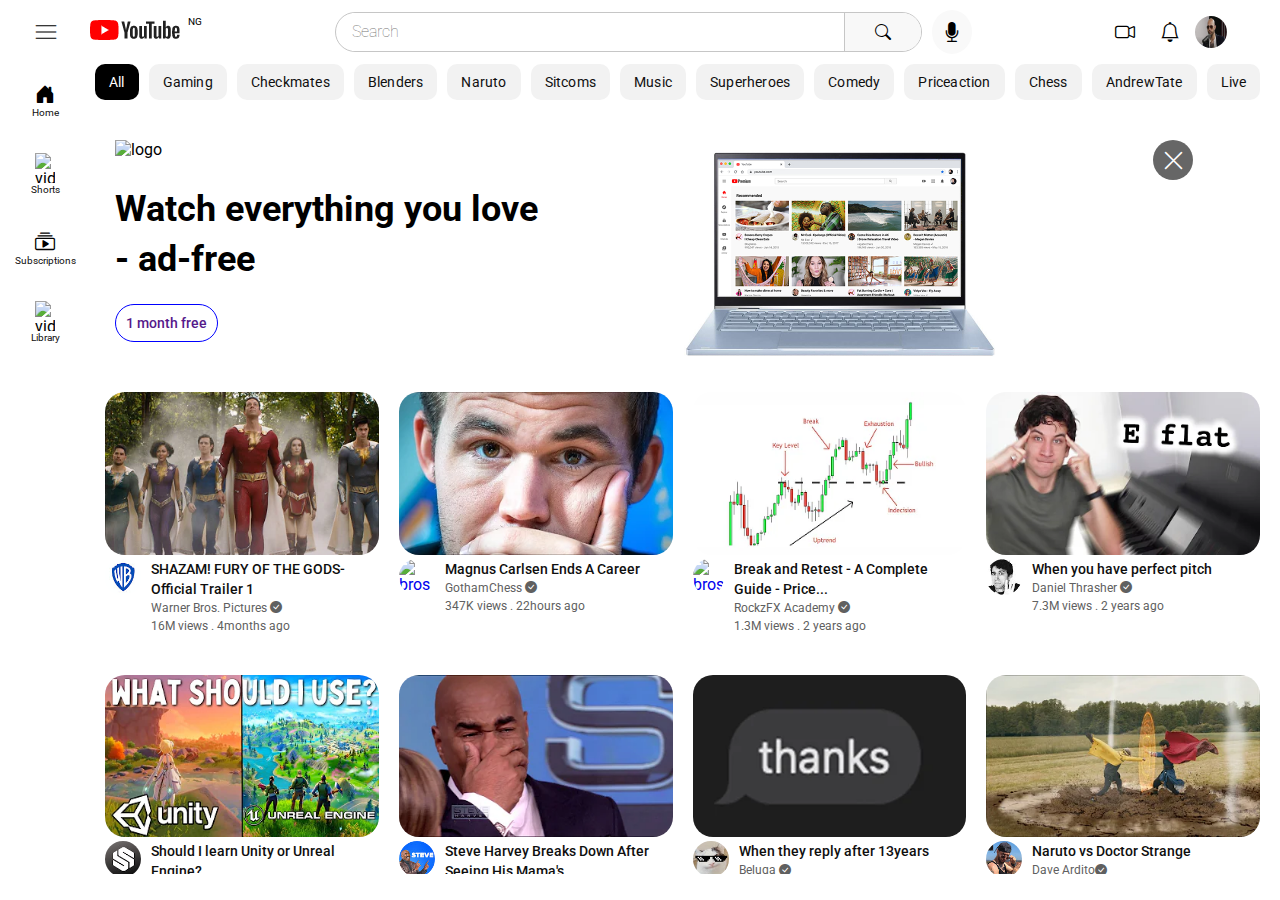
==== commit 9638935e: "Website complete" ====
--- a/index.html
+++ b/index.html
@@ -7,13 +7,15 @@
     <link rel="stylesheet" href="https://cdn.jsdelivr.net/npm/bootstrap-icons@1.10.2/font/bootstrap-icons.css">
     <link rel="stylesheet" href="https://fonts.googleapis.com/css2?family=Material+Symbols+Outlined:opsz,wght,FILL,GRAD@20..48,100..700,0..1,-50..200" />
     <link rel="stylesheet" href="style.css">
-    <title>Document</title>
+    <title>Youtube</title>
 </head>
 <body>
+    <div class="dim"></div>
     <section>
         <div class="dashboard">
             <div class="icons">
-                <i class="bi bi-list hover"></i>
+                <span class="material-symbols-outlined bi-list1 hover list-one">menu</span>
+                <span class="material-symbols-outlined bi-list1 hover list-two" onclick="sidebar()">menu</span>
                 <div class="youtubeico">
                     <img src="images/youtube logo.PNG" alt="">
                     <p>NG</p>
@@ -36,13 +38,173 @@
             </div>
         </div>
         <div class="content">
+            <div class="sidebarcont1">
+                <div class="sidebar">
+                    <div class="icons">
+                        <span class="material-symbols-outlined bi-list1 hover list-one">menu</span>
+                        <span class="material-symbols-outlined bi-list1 hover list-two" onclick="sidebar()">menu</span>
+                        <div class="youtubeico">
+                            <img src="images/youtube logo.PNG" alt="">
+                            <p>NG</p>
+                        </div>
+                    </div>
+                    <div class="top">
+                        <a href="index.html"><div class="rect selected">
+                            <i class="bi bi-house-door-fill rectpic"></i>
+                            <p>Home</p>
+                        </div></a>
+                        <div class="rect">
+                            <img class= 'short'src="images/youtube-shorts-logo-15252.svg"/>
+                            <p>Shorts</p>
+                        </div>
+                        <div class="rect">
+                            <i class="bi bi-collection-play rectpic"></i>
+                            <p>Subscriptions</p>
+                        </div>
+                    </div>
+                    <div class="middle">
+                        <div class="rect">
+                            <img src="images/youtube-videos-7639.svg" class='short'alt="vid">
+                            <p>Library</p>
+                        </div>
+                        <div class="rect">
+                            <img class='short'src="images/history-7611.svg" alt="short">
+                            <p>History</p>
+                        </div>
+                        <div class="rect">
+                            <i class="bi bi-play-fill"></i>
+                            <p>Your videos</p>
+                        </div>
+                        <div class="rect">
+                            <img src="images/time-2623.svg"class='short' alt="time">
+                            <p>Watch Later`</p>
+                        </div>
+                        <div class="rect">
+                            <img src="images/thumbs-up-11229.svg" class='short'alt="thumbsup">
+                            <p>Liked videos</p>
+                        </div>
+                    </div>
+                    <div class="bmiddle">
+                        <p class="subsheading">Subscriptions</p>
+                        <div class="rect">
+                            <img src="images/gotham chess.png" class='subs' alt="goth">
+                            <p>GothamChess</p>
+                        </div>
+                        <div class="rect">
+                            <img src="images/rockz.jpg" class='subs' alt="forex">
+                            <p>RockzFX Academy</p>
+                        </div>
+                        <div class="rect">
+                            <img src="images/steven.jpg" class='subs' alt="forex">
+                            <p>Steven He</p>
+                        </div>
+                        <div class="rect">
+                            <img src="images/rayner.jpg"class='subs' alt="forex">
+                            <p>Rayner Teo</p>
+                        </div>
+                        <div class="rect">
+                            <img src="images/millionare'.jpg" class='subs'alt="forex">
+                            <p>Project Millionaire</p>
+                        </div>
+                        <div class="rect">
+                            <img src="images/add-button-12017.svg" class="short" alt="">
+                            <p>Browse channels</p>
+                        </div>
+                        <div class="bmiddle">
+                    </div>
+                        <p class="subsheading">Explore</p>
+                        <div class="rect">
+                            <i class="bi bi-fire rectpic"></i>
+                            <p>Trending</p>
+                        </div>
+                        <div class="rect">
+                            <img src="images/music-note-10180.svg" class='subs' alt="forex">
+                            <p>Music</p>
+                        </div>
+                        <div class="rect">
+                            <img src="images/8757632_youtube gaming_gaming_play_steaming_youtube_icon.png" class='subs' alt="forex">
+                            <p>Gaming</p>
+                        </div>
+                        <div class="rect">
+                            <img src="images/9054858_bx_news_icon.png" class='short'alt="">
+                            <p>News</p>
+                        </div> 
+                        <div class="rect">
+                            <i class="bi bi-trophy"></i>
+                            <p>Sports</p>
+                        </div>
+                    </div>
+                    <div class="bmiddle">
+                        <p class="subsheading">More from youtube</p>
+                        <div class="rect">
+                            <img src="images/youtube-logo-2431.svg"class='short' alt="logo">
+                            <p>YouTube Premium</p>
+                        </div>
+                        <div class="rect">
+                            <img src="images/icons8-youtube-studio-48.png" class='subs' alt="forex">
+                            <p>Creator Studio</p>
+                        </div>
+                        <div class="rect">
+                            <img src="images/icons8-youtube-music-48.png" class='subs' alt="forex">
+                            <p>YouTube Music</p>
+                        </div>
+                        <div class="rect">
+                            <img src="images/youtube kids.svg" class='short ytkids'alt="">
+                            <p>YouTube Kids</p>
+                        </div> 
+                        <div class="rect">
+                            <img src="images/youtube-tv-icon.svg"class='short' alt="">
+                            <p>YouTube TV</p>
+                        </div>
+                    </div>
+                    <div class="top">
+                        <div class="rect">
+                            <i class="bi bi-gear"></i>
+                            <p>Settings</p>
+                        </div>
+                        <div class="rect">
+                            <i class="bi bi-flag"></i>
+                            <p>Report history</p>
+                        </div>
+                        <div class="rect">
+                            <i class="bi bi-question-circle"></i>
+                            <p>Help</p>
+                        </div>
+                        <div class="rect">
+                            <img src="images/warning-1090.svg" class='short'alt="">
+                            <p>Send feedback</p>
+                        </div> 
+                    </div>
+                    <div class="bottom">
+                        <div class="bsec">
+                            <a href="">About</a>&nbsp;
+                            <a href=''>Press</a>&nbsp;
+                            <a href=''>Copyright</a><br>
+                            <a href=''>Contact us</a>
+                            <a href=''>Creators</a>
+                            <a href="">Advertise</a>
+                            <a href="">Developers</a>
+                        </div>
+                        <div class="bsec">
+                            <a href="">Terms</a>&nbsp;
+                            <a href="">Privacy</a>&nbsp;
+                            <a href="">Policy & Safety</a><br>
+                            <a href="">How YouTube works</a><br>
+                            <a href="">Test new features</a>
+                        </div>
+                        <div class="bsec">
+                            <p>© 2022 Google LLC</p>
+                        </div>
+                    </div>
+                </div>
+            </div>
             <div class="sidebarcont">
                 <div class="sidebar">
                     <div class="top">
-                        <div class="rect selected">
+                        <a href="index.html"><div class="rect selected">
                             <i class="bi bi-house-door-fill rectpic"></i>
                             <p>Home</p>
-                        </div>
+                        </div></a>
                         <div class="rect">
                             <img class= 'short'src="images/youtube-shorts-logo-15252.svg"/>
                             <p>Shorts</p>
@@ -231,10 +393,12 @@
                         </div>
                         <div class="secondcont">
                             <img src="images/youtube premium ad.jpeg" class='laptop'alt="laptop">
-                            <i class="bi bi-x-lg"></i>
-                        </div>
-                    </div>
-                    <div class="videos">
+                            <div class="exit">
+                                <i class="bi bi-x-lg"></i>
+                            </div>
+                        </div>
+                    </div>
+                    <a href="shazam.html"><div class="videos">
                         <div class="videocard">
                             <img src="images/shazam.webp" alt="">
                             <div class="info">
@@ -245,8 +409,8 @@
                                     <p>16M views . 4months ago</p>
                                 </div>
                             </div>
-                        </div>
-                        <div class="videocard">
+                        </div></a>
+                        <a href="magnus.html"><div class="videocard">
                             <img src="images/magnus.webp" alt="">
                             <div class="info">
                                 <img src="images/gotham chess.png" alt="bros">
@@ -256,8 +420,8 @@
                                     <p>347K views . 22hours ago</p>
                                 </div>
                             </div>
-                        </div>
-                        <div class="videocard">
+                        </div></a>
+                        <a href="rockzfx.html"><div class="videocard">
                             <img src="images/break.webp" alt="">
                             <div class="info">
                                 <img src="images/rockz.jpg" alt="bros">
@@ -267,8 +431,8 @@
                                     <p>1.3M views . 2 years ago</p>
                                 </div>
                             </div>
-                        </div>
-                        <div class="videocard">
+                        </div></a>
+                        <a href="pitch.html"><div class="videocard">
                             <img src="images/when you have perfect pitch.webp" alt="">
                             <div class="info">
                                 <img src="images/danielthrasher.jpg" alt="bros">
@@ -278,7 +442,7 @@
                                     <p>7.3M views . 2 years ago</p>
                                 </div>
                             </div>
-                        </div>
+                        </div></a>
                         <div class="videocard">
                             <img src="images/unity.webp" alt="">
                             <div class="info">
@@ -360,91 +524,92 @@
                        </div>
                    </div>
                    <div class="videos">
-                    <div class="videocard">
-                        <img src="images/chess memes.webp" alt="">
-                        <div class="info">
-                            <img src="images/chesspic.jpg" alt="bros">
-                            <div class="title">
-                                <p>Chess Memes #52 | When<br> You Checkmate With The...</p>
-                                <p>Top Chess<i title='verified'class="bi bi-check-circle-fill"></i></p>
-                                <p>92K views . 22 hours ago</p>
-                            </div>
-                        </div>
-                    </div>
-                    <div class="videocard">
-                        <img src="images/fast phones.webp" alt="">
-                        <div class="info">
-                            <img src="images/mrwho.jpg" alt="bros">
-                            <div class="title">
-                                <p>The 2 Fastest Phones on the Planet.</p>
-                                <p>Mrwhosetheboss <i title='verified'class="bi bi-check-circle-fill"></i></p>
-                                <p>10M views . 2 years ago</p>
-                            </div>
-                        </div>
-                    </div>
-                    <div class="videocard">
-                        <img src="images/naruto trailer.webp" alt="">
-                        <div class="info">
-                            <img src="images/jalex.jpg" alt="bros">
-                            <div class="title">
-                                <p>I Spent 150days creating a Naruto trailer - Part3</p>
-                                <p>Jalex Rosa <i title='verified'class="bi bi-check-circle-fill"></i></p>
-                                <p>1.2M views . 4 days ago</p>
-                            </div>
-                        </div>
-                    </div>
-                    <div class="videocard">
-                        <img src="images/aang.webp" alt="">
-                        <div class="info">
-                            <img src="images/aangpic.jpg" alt="bros">
-                            <div class="title">
-                                <p>Every Time Aang Appears in Legend Of Korra |...</p>
-                                <p>Avatar: The Last Airbender<i title='verified'class="bi bi-check-circle-fill"></i></p>
-                                <p>412K views . 5 months ago</p>
-                            </div>
-                        </div>
-                    </div>
-                    <div class="videocard">
-                        <img src="images/rel just.webp" alt="">
-                        <div class="info">
-                            <img src="images/spepic.jpg" alt="bros">
-                            <div class="title">
-                                <p>Relative Justice S2 E63 |<br>Relative Justice October 2...</p>
-                                <p>SPE<i title='verified'class="bi bi-check-circle-fill"></i></p>
-                                <p>175K views . 1 month ago</p>
-                            </div>
-                        </div>
-                    </div>
-                    <div class="videocard">
-                        <img src="images/win in 8 moves.webp" alt="">
-                        <div class="info">
-                            <img src="images/gotham chess.png" alt="bros">
-                            <div class="title">
-                                <p>WIN IN 8 MOVES | The Fried<br>Liver Attack</p>
-                                <p>GothamChess<i title='verified'class="bi bi-check-circle-fill"></i></p>
-                                <p>3.3M views . 1 year ago</p>
-                            </div>
-                        </div>
-                    </div>
-                    <div class="videocard">
-                        <img src="images/GOW.webp" alt="">
-                        <div class="info">
-                            <img src="images/shirrako.jpg" alt="bros">
-                            <div class="title">
-                                <p>God Of War Ragnarok-<br> Kratos Vs. Garm Boss Figh...</p>
-                                <p>Shirrako <i title='verified'class="bi bi-check-circle-fill"></i></p>
-                                <p>1.5M views . 3 weeks ago</p>
-                            </div>
-                        </div>
-                    </div>
-                    <div class="videocard">
-                        <img src="images/jung kook.webp" alt="">
-                        <div class="info">
-                            <img src="images/fifa.jpg" alt="bros">
-                            <div class="title">
-                                <p>Jung Kook from BTS<br> performs 'Dreamers' at FIF...</p>
-                                <p>FIFA<i title='verified'class="bi bi-check-circle-fill"></i></p>
-                                <p>31M views . 8 days ago</p>
+                        <div class="videocard">
+                            <img src="images/chess memes.webp" alt="">
+                            <div class="info">
+                                <img src="images/chesspic.jpg" alt="bros">
+                                <div class="title">
+                                    <p>Chess Memes #52 | When<br> You Checkmate With The...</p>
+                                    <p>Top Chess<i title='verified'class="bi bi-check-circle-fill"></i></p>
+                                    <p>92K views . 22 hours ago</p>
+                                </div>
+                            </div>
+                        </div>
+                        <div class="videocard">
+                            <img src="images/fast phones.webp" alt="">
+                            <div class="info">
+                                <img src="images/mrwho.jpg" alt="bros">
+                                <div class="title">
+                                    <p>The 2 Fastest Phones on the Planet.</p>
+                                    <p>Mrwhosetheboss <i title='verified'class="bi bi-check-circle-fill"></i></p>
+                                    <p>10M views . 2 years ago</p>
+                                </div>
+                            </div>
+                        </div>
+                        <div class="videocard">
+                            <img src="images/naruto trailer.webp" alt="">
+                            <div class="info">
+                                <img src="images/jalex.jpg" alt="bros">
+                                <div class="title">
+                                    <p>I Spent 150days creating a Naruto trailer - Part3</p>
+                                    <p>Jalex Rosa <i title='verified'class="bi bi-check-circle-fill"></i></p>
+                                    <p>1.2M views . 4 days ago</p>
+                                </div>
+                            </div>
+                        </div>
+                        <div class="videocard">
+                            <img src="images/aang.webp" alt="">
+                            <div class="info">
+                                <img src="images/aangpic.jpg" alt="bros">
+                                <div class="title">
+                                    <p>Every Time Aang Appears in Legend Of Korra |...</p>
+                                    <p>Avatar: The Last Airbender<i title='verified'class="bi bi-check-circle-fill"></i></p>
+                                    <p>412K views . 5 months ago</p>
+                                </div>
+                            </div>
+                        </div>
+                        <div class="videocard">
+                            <img src="images/rel just.webp" alt="">
+                            <div class="info">
+                                <img src="images/spepic.jpg" alt="bros">
+                                <div class="title">
+                                    <p>Relative Justice S2 E63 |<br>Relative Justice October 2...</p>
+                                    <p>SPE<i title='verified'class="bi bi-check-circle-fill"></i></p>
+                                    <p>175K views . 1 month ago</p>
+                                </div>
+                            </div>
+                        </div>
+                        <div class="videocard">
+                            <img src="images/win in 8 moves.webp" alt="">
+                            <div class="info">
+                                <img src="images/gotham chess.png" alt="bros">
+                                <div class="title">
+                                    <p>WIN IN 8 MOVES | The Fried<br>Liver Attack</p>
+                                    <p>GothamChess<i title='verified'class="bi bi-check-circle-fill"></i></p>
+                                    <p>3.3M views . 1 year ago</p>
+                                </div>
+                            </div>
+                        </div>
+                        <div class="videocard">
+                            <img src="images/GOW.webp" alt="">
+                            <div class="info">
+                                <img src="images/shirrako.jpg" alt="bros">
+                                <div class="title">
+                                    <p>God Of War Ragnarok-<br> Kratos Vs. Garm Boss Figh...</p>
+                                    <p>Shirrako <i title='verified'class="bi bi-check-circle-fill"></i></p>
+                                    <p>1.5M views . 3 weeks ago</p>
+                                </div>
+                            </div>
+                        </div>
+                        <div class="videocard">
+                            <img src="images/jung kook.webp" alt="">
+                            <div class="info">
+                                <img src="images/fifa.jpg" alt="bros">
+                                <div class="title">
+                                    <p>Jung Kook from BTS<br> performs 'Dreamers' at FIF...</p>
+                                    <p>FIFA<i title='verified'class="bi bi-check-circle-fill"></i></p>
+                                    <p>31M views . 8 days ago</p>
+                                </div>
                             </div>
                         </div>
                     </div>
--- a/style.css
+++ b/style.css
@@ -14,11 +14,11 @@
     display: grid;
     grid-template-columns: auto 1fr 150px;
     position: sticky;
+    background-color: white;
     top: 0;
     max-width: 100vw;
     height: max-content;
     z-index: 1;
-    background-color:white;
     padding:10px 25px;
 }
 .icons{
@@ -48,8 +48,14 @@
     font-size: 10px;
     position: relative;
 }
-.bi-list{
-    font-size: 20px;
+.bi-list1{
+    display: flex;
+    justify-content: center;
+    align-items: center;
+    padding: 5px;
+    cursor: pointer;
+    font-weight: 100;
+    font-size: 32px;
 }
 .searchbar{
     width: 65%;
@@ -148,7 +154,7 @@
 .content{
     display: grid;
     max-width: 100vw;
-    grid-template-columns: 240px 1fr;
+    grid-template-columns: auto 1fr;
     max-height: 90vh;
 }
 .sidebarcont{
@@ -156,9 +162,11 @@
     width: 240px;
     background-color: white;
     z-index: 1;
+    display: flex;
+    flex-direction: column;
     overflow-y: hidden;
 }
-.sidebarcont:hover{
+.sidebarcont:hover,.sidebarcont1:hover{
     overflow-y: scroll;
 }
 ::-webkit-scrollbar{
@@ -240,6 +248,7 @@
 }
 .maincont{
     max-height: 90vh;
+    position: relative;
     overflow-y: auto;
     width: 100%;
 }
@@ -255,7 +264,6 @@
     top: 0;
     background-color: white;
     padding-bottom: 10px;
-    padding-right: 20px;
     padding-left: 10px;
 }
 .menu a{
@@ -276,7 +284,7 @@
     transition: .5s;
 }
 .topcont{
-    width: 80vw;
+    width: 100%;
     height: fit-content;
     display: flex;
     padding: 30px;
@@ -310,10 +318,16 @@
 }
 .secondcont{
     display: flex;
+    width: 45%;
 }
 .secondcont img{
     width: 100%;
     height:100%;
+}
+.exit{
+    width: 100%;
+    display: flex;
+    justify-content: flex-end;
 }
 .secondcont i{
     font-size: 23px;
@@ -424,6 +438,9 @@
     display: flex;
     flex-direction: column;
 }
+.cont a{
+    text-decoration: none;
+}
 .shorts::-webkit-scrollbar-thumb{
     background: none;
 }
@@ -431,7 +448,9 @@
     background: none;
 }
 .minisidebar{
-    display: none;
+    position: absolute;
+    width:90px;
+    display: flex;
     flex-direction: column;
     justify-content: flex-start;
     align-items: center;
@@ -456,3 +475,273 @@
     border-radius: 10px;
     padding: 0px 30px;
 }
+.mainvideo{
+    width: 100%;
+    height: 100%;
+    position: relative;
+    display: flex;
+    gap: 0px;
+}
+.dark{
+    overflow-y: auto;
+}
+.dim{
+    position: absolute;
+    width:100%;
+    top: 0;
+    left: 0;
+    bottom: 0;
+    right: 0;
+    height: 100%;
+    z-index: 100;
+    display: none;
+    animation-name: opaque;
+    animation-duration: .5s;
+    background-color: rgba(0,0,0,0.5);
+}
+@keyframes opaque{
+    0%{
+        opacity:0;
+    }
+    100%{
+        opacity: 1;
+    }
+}
+.leftvideo{
+    display: flex;
+    flex-direction: column;
+    height: 100vh;
+    gap: 15px;
+    justify-content: flex-start;
+    width: 35%;
+}
+.dark .leftvideo .videocard{
+    display: flex;
+    width: 70%;
+    margin: 0;
+    align-items: center;
+    gap: 10px;
+    justify-content: flex-end;
+    align-items: flex-end;
+}
+.dark .videocard img{
+    border-radius: 10px;
+    width: 168px;
+    height: 100%;
+}
+.dark .title{
+    display: flex;
+    flex-direction: column;
+    width: 100%;
+}
+.prodlogo{
+    height: 100%;
+    width: 100%;
+}
+.creator{
+    padding: 0px 30px;
+    gap: 15px;
+    width: 70%;
+    display: flex;
+    flex-direction: column;
+}
+iframe{
+    background-color: white;
+    width: 100%;
+}
+.topcreator{
+    width: 100%;
+    flex-wrap: wrap;
+    display: flex;
+    align-items: center;
+}
+.comm .title h2{
+    font-size: 16px;
+    font-weight: 400;
+}
+.like1{
+    display: flex;
+    align-items: center;
+    gap: 20px;
+}
+.comments{
+    display: flex;
+    gap: 20px;
+    flex-direction: column;
+}
+.comm{
+    display: flex;
+    gap: 20px;
+    align-items: flex-start;
+}
+.comm img{
+    width: 35px;
+    border-radius: 50%;
+}
+.comm .title{
+    gap: 5px;
+}
+.likes{
+    display: flex;
+    gap: 10px;
+    width: 50%;
+    justify-content: flex-end;
+}
+.channel{
+    display: flex;
+    align-items: center;
+    gap: 20px;
+}
+.channel img{
+    height: 60px;
+    border-radius: 50%;
+}
+.channel .title{
+    gap: 5px;
+}
+.channel a{
+    padding: 10px 20px;
+    font-weight: 600;
+    text-decoration: none;
+    font-size: 14px;
+    background-color: black;
+    border-radius: 50px;
+    color: white !important;
+}
+.like:nth-child(1){
+    gap: 10px;
+}
+.like .bi{
+    font-size: 18px;
+}
+.like .bi-hand-thumbs-up{
+    border-right: 1px solid rgb(198,198,198);
+    padding-right: 10px;
+}
+.creator h2{
+    font-size: 20px;
+    font-weight: 500;
+    color: rgb(15,15,15);
+}
+.channel .title h2{
+    font-size: 16px;
+    font-weight: 500;
+}
+.like{
+    display: flex;
+    align-items: center;
+    padding: 10px 15px;
+    gap: 10px;
+    border-radius: 20px;
+    background-color: rgb(229,229,229);
+}
+.like img{
+    width: 20px;
+}
+.top a,.dark a{
+    text-decoration: none;
+    color: rgb(15,15,15);
+}
+.sidebarcont1{
+    z-index: 1000;
+    position: absolute;
+    left: 0;
+    top: 0;
+    max-height: 90vh;
+    background-color: white;
+    display: flex;
+    flex-direction: column;
+    overflow-y: hidden;
+    overflow-x: hidden;
+    width: 0;
+    transition: .2s;
+}
+.sidebarcont1 .icons{
+    padding: 10px 0px;
+}
+.list-two{
+    display: none;
+}
+@media only screen and (max-width:1300px){
+    .list-two{
+        display: block;
+    }
+    .list-one{
+        display: none;
+    }
+    .sidebarcont1{
+        max-height: 100vh;
+    }
+    .sidebarcont{
+        display: none !important;
+    }
+    .minisidebar{
+        display: flex;
+        position: static;
+        padding-left: 0;
+    }
+    .content{
+        grid-template-columns: 85px 1fr;
+        overflow: hidden;
+    }
+    .dark .leftvideo .videocard{
+        width: 100%;
+    }
+}
+@media only screen and (max-width:1200px){
+.comments{
+    display: none;
+}
+.likes{
+    margin-top: 10px;
+}
+.creator{
+    width: 100%;
+    padding: 0;
+}
+.leftbar{
+    width: 100%;
+}
+.mainvideo{
+    padding-left: 10px;
+    display: flex;
+    align-items: center;
+    flex-direction: column;
+    gap: 20px;
+}
+}
+@media only screen and (max-width:768px){
+    .content{
+        grid-template-columns: auto;
+    }
+    .likes{
+        width: 100%;
+        justify-content: flex-start;
+    }
+    .searchbar{
+        border: none;
+    }
+    .searchbar .search{
+        background: none;
+        border: none;
+    }
+    .videocard img{
+        border-radius: 10px;
+        height: 80%;
+    }
+    .info img{
+        border-radius: 50%;
+    }
+    .searchbar input{
+        display: none;
+    }
+    .minisidebar{
+        display: none;
+    }
+    .content{
+        width: fit-content;
+    }
+    .topcont{
+        display: none;
+    }
+}
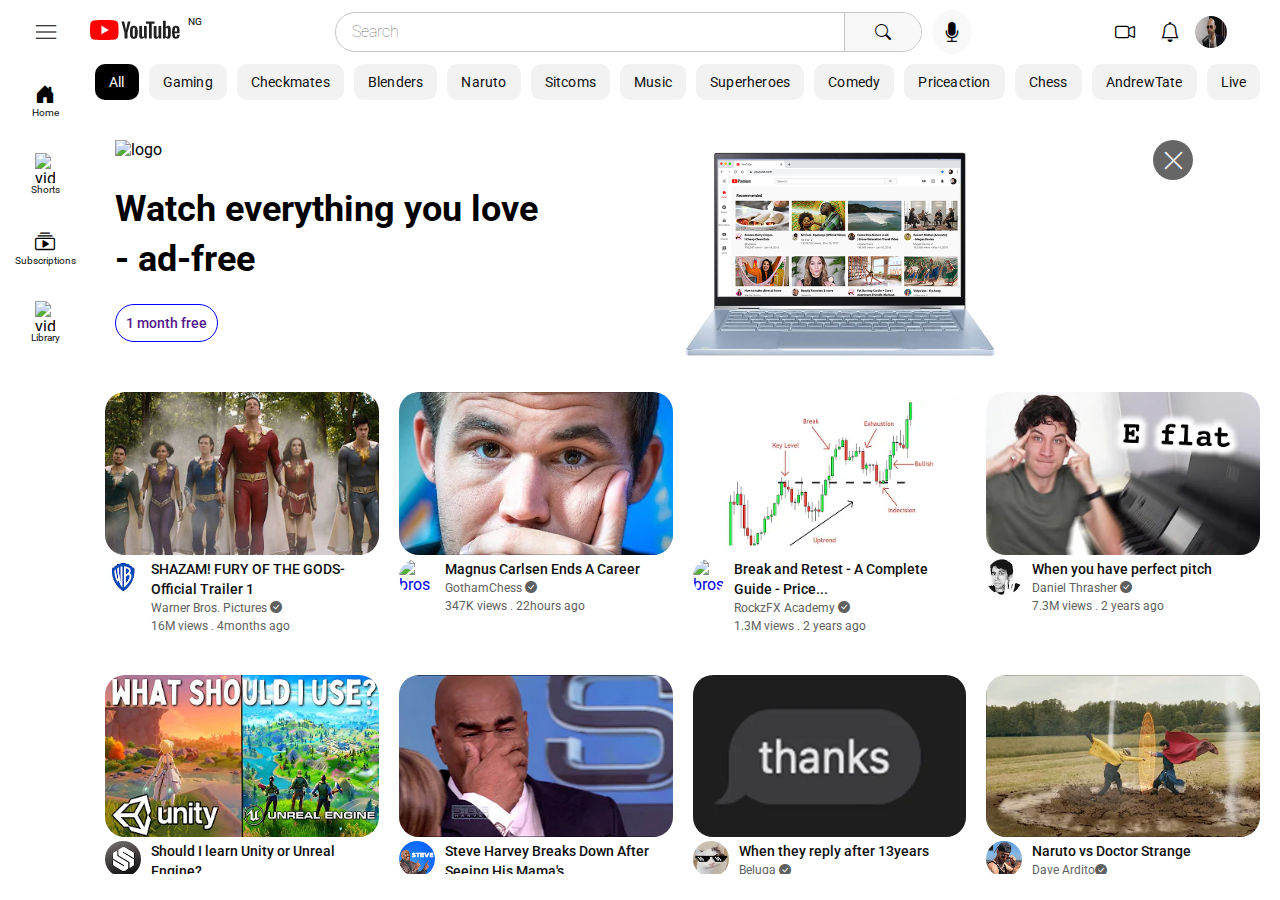
==== commit a2dd24c2: "Website complete" ====
--- a/index.html
+++ b/index.html
@@ -126,7 +126,7 @@
                             <p>Gaming</p>
                         </div>
                         <div class="rect">
-                            <img src="images/9054858_bx_news_icon.png" class='short'alt="">
+                            <i class="bi bi-newspaper"></i>
                             <p>News</p>
                         </div> 
                         <div class="rect">
@@ -278,7 +278,7 @@
                             <p>Gaming</p>
                         </div>
                         <div class="rect">
-                            <img src="images/9054858_bx_news_icon.png" class='short'alt="">
+                            <i class="bi bi-newspaper"></i>
                             <p>News</p>
                         </div> 
                         <div class="rect">
